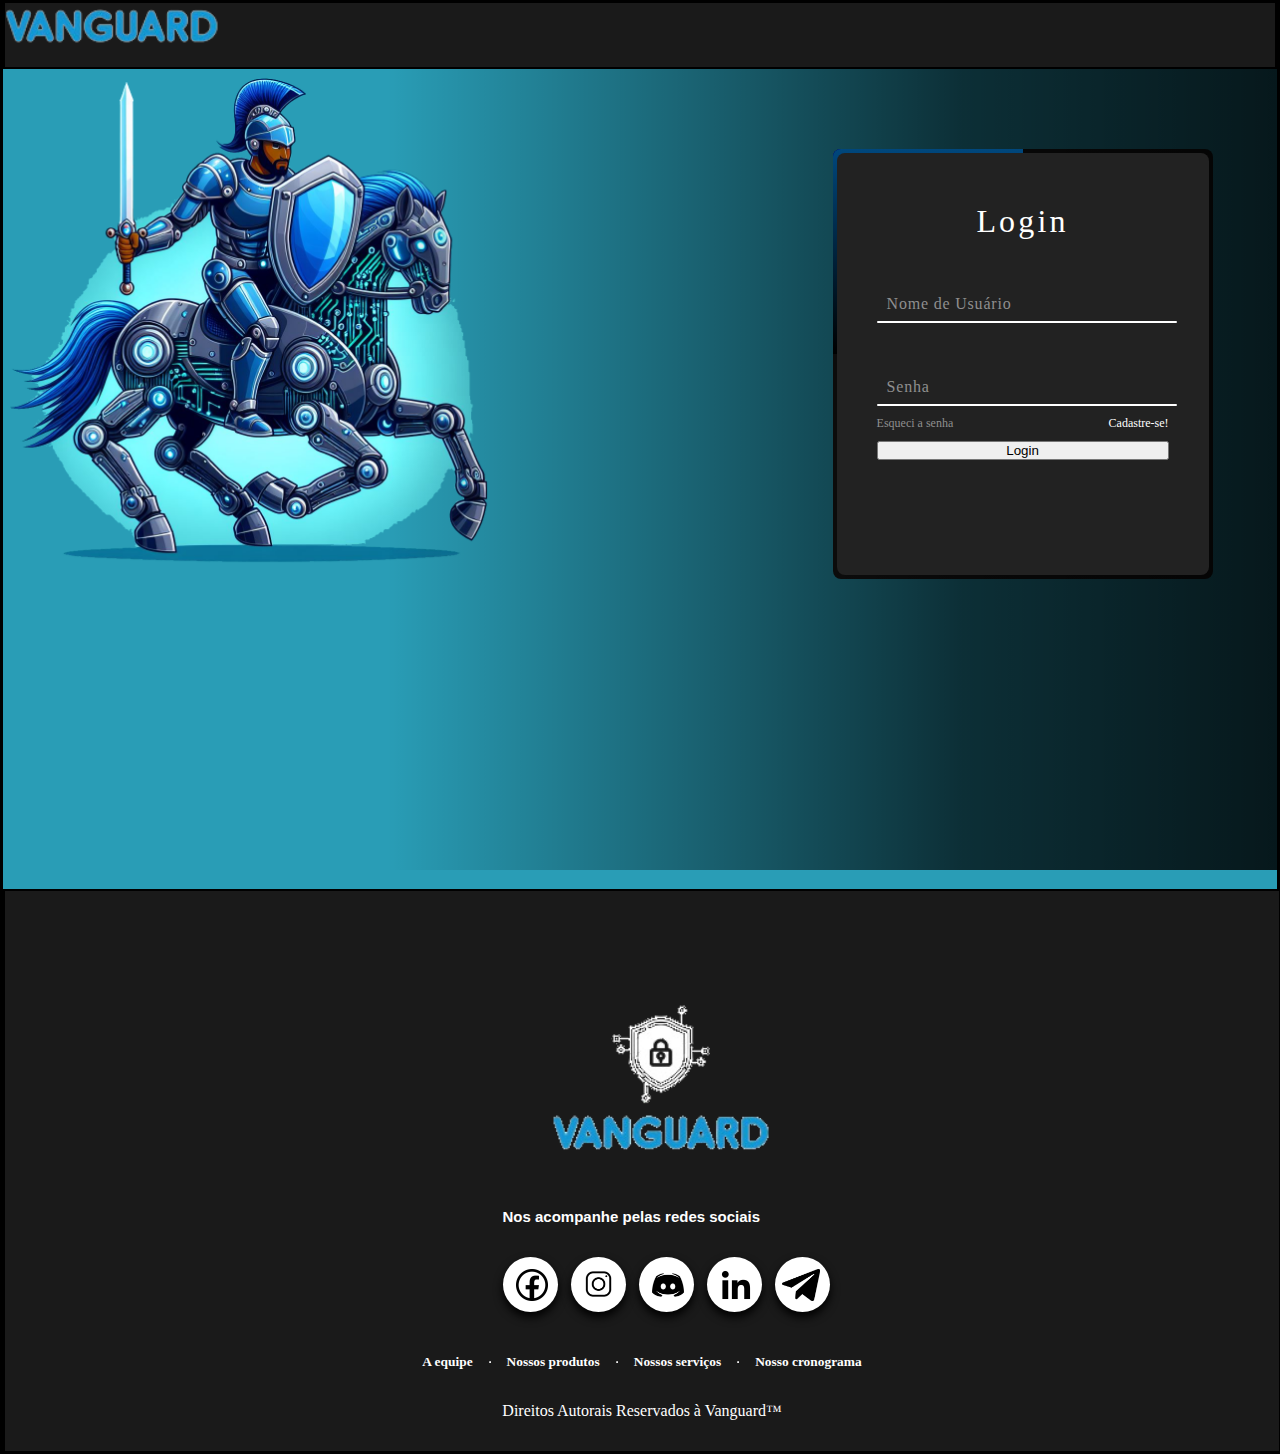
==== login.html @ 4809f145 "Add files via upload" ====
<!DOCTYPE html>
<html lang="pt-br">

<head>
    <meta charset="UTF-8">
    <meta name="viewport" content="width=device-width, initial-scale=1.0">
    <link rel="stylesheet" href="src/css/index.css">
    <link rel="stylesheet" href="src/css/fonte.css">
    <link rel="stylesheet" href="src/css/style-login.css">
    <link rel="stylesheet" href="src/css/responsivo-login.css">
    <link href="https://fonts.cdnfonts.com/css/milestone-one" rel="stylesheet">
    <link href="https://fonts.cdnfonts.com/css/codygoon" rel="stylesheet">
    <title>Login | Vanguard</title>
    <link rel="shortcut icon" href="src/imagem/icones/escudo.png" type="image/x-icon">
</head>

<body>
    <header class="cabecalho">
        <img class="logo" src="src/imagem/logos/VanguardLogo - titulo.png" alt="titulo da Vanguard">
    </header>
    <main class="home">
        <img class="imagem-fundo" src="src/imagem/teste/editado.png" alt="">


        <!--formulário-->

        <div class="box">
            <span class="borderLine"></span>
            <form class="formulario">

                <h1 class=" titulo">Login</h1>
                <div class="inputBox">
                    <input type="text" required="required">

                    <span>Nome de Usuário</span>
                    <i></i>
                </div>

                <div class="inputBox">
                    <input type="password" required="required">
                    <span>Senha</span>
                    <i></i>
                </div>

                <div class="links">

                    <a href="#">Esqueci a senha</a>
                    <a href="cadastro.html">Cadastre-se!</a>

                </div>
                <input type="submit" value="Login">
            </form>
        </div>
    </main>

    <footer class="roda-pe">
        <img src="src/imagem/logos/VanguardLogo-Escuro.png" alt="logo da Vanguard" class="logo">

        <h5 class="subtitulo">
            Nos acompanhe pelas redes sociais
        </h5>
        <div class="social_media">

            <a href="facebook link" id="facebook" title="Facebook" target="_blank"><img
                    src="src/imagem/icones/Facebook.png" alt="botão do perfil do facebook da Vanguard"></a>

            <a href="instagram link" id="instagram" title="Instagram" target="_blank"><img
                    src="src/imagem/icones/instagram.png" alt="botão do perfil do instagram da Vanguard"></a>

            <a href="discord" title="discord" id="discord" target="_blank"><img src="src/imagem/icones/discord.png"
                    alt="botão do chat do discord da Vanguard "></a>

            <a href="linkedin" title="linkedin" id="linkedin" target="_blank"><img src="src/imagem/icones/linkedin.png"
                    alt="botão do perfil do linkedin da Vanguard"></a>

            <a href="telegram" title="telegram" id="telegram" target="_blank"><img src="src/imagem/icones/telegram.png"
                    alt="botão do chat do telegram da Vanguard"></a>

        </div>
        <div class="opcoes">
            <div class="lista">
                <a href="equipe.html">
                    <h6>
                        A equipe
                    </h6>
                </a>
                <hr />
                <a href="produtos.html">
                    <h6>
                        Nossos produtos
                    </h6>
                </a>
                <hr />
                <a href="serviços.html">
                    <h6>Nossos serviços</h6>
                </a>
                <hr />
                <a href="cronograma.html">
                    <h6>
                        Nosso cronograma
                    </h6>
                </a>
            </div>
        </div>
        </div>
        <p id="copyright">
            Direitos Autorais Reservados à Vanguard&#8482;
        </p>
    </footer>

    <script src="https://www.google.com/recaptcha/enterprise.js?render=KEY_ID"></script>

</body>

</html>
---- src/css/index.css ----
* {
    margin: 0;
    padding: 0;
    box-sizing: border-box;
}
body {
    overflow-x: hidden;
    background: black;
    margin: 3px;
    flex: 1 1 100vw;
    flex-wrap: wrap;
}

ul {
    list-style: none;
}

a {
    text-decoration: none;
    color: inherit;
}

#OpenMenu, #CloseMenu {
    border: none;
    background: none;
    font-size: 30px;
    font-weight: bold;
    padding: 0px 5px 0px 5px;
    cursor: pointer;
    display: none;
}
---- src/css/fonte.css ----
@font-face {
    font-family: 'Voice In My Head', sans-serif;
    src: url('https://fonts.cdnfonts.com/css/milestone-one');
    src: url('https://fonts.cdnfonts.com/css/codygoon');
    
}
---- src/css/style-login.css ----
.cabecalho {
    display: flex;
    height: 4pc;
    margin: 2px;
    background: #1a1a1a;
    align-items: center;
}

.cabecalho .logo {
    height: 3pc;
    width: auto;
    margin-top: -1pc;
}

.home {
    display: flex;
    background: #299db6;
    height: 100%;
    min-height: calc(100vh - 80px);
}

.home::after {
    content: '';
    position: absolute;
    height: 89%;
    width: 100%;
    background: linear-gradient(270deg, rgba(0, 0, 0, .85), rgba(0, 0, 0, .7) 25%, transparent 70%);

}

.home .imagem-fundo {
    display: flex;
    width: 40%;
    height: 50%;
}

/*
formulário
*/

.home .box {
    position: relative;
    display: flex;
    margin-left: 20pc;
    margin-top: 5pc;
    width: 380px;
    height: 430px;
    background: #1a1a1a;
    border-radius: 8px;
    overflow: hidden;
}

.home .box::before {
    content: '';
    position: absolute;
    top: -50%;
    left: -50%;
    width: 380px;
    height: 420px;
    background: rgb(0, 0, 0);
    background: linear-gradient(0deg, rgba(0, 0, 0, 1) 0%, rgba(0, 145, 255) 100%);
    z-index: 1;
    transform-origin: bottom right;
    animation: animate 6s linear infinite;

}

.home .box::after {
    content: '';
    position: absolute;
    top: -50%;
    left: -50%;
    width: 380px;
    height: 420px;
    background: rgb(0, 0, 0);
    background: linear-gradient(0deg, rgba(0, 0, 0, 1) 0%, rgb(0, 145, 255) 100%);
    z-index: 1;
    transform-origin: bottom right;
    animation: animate 6s linear infinite;
    animation-delay: -3s;
}

.home .box .borderLine {
    position: absolute;
    top: 0;
    inset: 0;
}

.home .box .borderLine::before {
    content: '';
    position: absolute;
    top: -50%;
    left: -50%;
    width: 380px;
    height: 420px;
    background: rgb(0, 0, 0);
    background: linear-gradient(0deg, rgba(0, 0, 0, 1) 0%, rgba(8, 5, 245, 1) 100%);
    z-index: 1;
    transform-origin: bottom right;
    animation: animate 6s linear infinite;
    animation-delay: -1.5s;

}

.home .box .borderLine::after {

    content: '';
    position: absolute;
    top: -50%;
    left: -50%;
    width: 380px;
    height: 420px;
    background: rgb(0, 0, 0);
    background: linear-gradient(0deg, rgba(0, 0, 0, 1) 0%, rgba(8, 5, 245, 1) 100%);
    z-index: 1;
    transform-origin: bottom right;
    animation: animate 6s linear infinite;
    animation-delay: -4.5s;

}





@keyframes animate {
    0% {
        transform: rotate(0deg);
    }

    100% {
        transform: rotate(360deg);
    }

}


.home .box .formulario {
    display: flex;
    flex-direction: column;
    position: absolute;
    inset: 4px;
    background: #222;
    padding: 50px 40px;
    border-radius: 8px;
    z-index: 2;
}

.home .box .titulo {
    color: #fff;
    font-weight: 500;
    text-align: center;
    letter-spacing: 0.1em;
}

.home .box .formulario .inputBox {
    position: relative;
    width: 300px;
    margin-top: 35px;
}


.home .box .formulario .inputBox input {
    position: relative;
    width: 100%;
    padding: 20px 10px 10px;
    background: transparent;
    outline: none;
    border: none;
    box-shadow: none;
    color: #23242a;
    font-size: 1em;
    letter-spacing: 0.05em;
    transition: 0.5s;
    z-index: 10;
}


.home .box .formulario .inputBox span {
    position: absolute;
    left: 0;
    padding: 20px 10px 10px;
    pointer-events: none;
    color: #8f8f8f;
    font-size: 1em;
    letter-spacing: 0.05em;
    transition: 0.5s;
}

.home .box .formulario .inputBox input:valid~span,
.home .box .formulario .inputBox input:focus~span {
    color: #fff;
    font-size: 0.75em;
    transform: translateY(-34px);

}

.home .box .formulario .inputBox i {
    position: absolute;
    left: 0;
    bottom: 0;
    width: 100%;
    height: 2px;
    background: #fff;
    border-radius: 4px;
    overflow: hidden;
    transition: 0.5s;
    pointer-events: none;
}

.home .box .formulario .inputBox input:valid~i,
.home .box .formulario .inputBox input:valid~i {
    height: 44px;
}

.home .box .formulario .links {
    display: flex;
    justify-content: space-between;
}
.home .box .formulario .links a {
    margin: 10px 0;
    font-size: 0.75em;
    color: #8f8f8f;
    text-decoration: none;

}

.home .box .formulario .links a:hover,
.home .box .formulario .links a:nth-child(2) {
    color: #fff;
}

.home .formulario .inputBox input[type="submit"] {
    width: 100px;
    margin-top: 10px;
    border: none;
    outline: none;
    padding: 9px 15px;
    background: #fff;
    cursor: pointer;
    font-size: 0.9em;
    border-radius: 4px;
    font-weight: 600;
}

.home .box .formulario input[type="submit"]:active {
    opacity: 0.8;

}


.roda-pe {
    height: 35pc;
    padding: 3px;
    padding-bottom: 5pc;
    display: grid;
    color: #fff;
    margin: 2px;
    width: 100%;

    flex: 1 1 100vw;
    background-color: #1a1a1a;
}

.roda-pe .opcoes {
    display: flex;
    justify-content: center;
}



.roda-pe .opcoes .lista {
    display: flex;
    font-size: 20px;
    font-family: 'Codygoon';
    justify-content: center;
    text-align: center;
    align-items: center;

}

.roda-pe .opcoes .lista a {
    margin: 1pc;
    margin-bottom: 2pc;
    margin-top: 2pc;
}

.roda-pe .opcoes .lista a:hover {
    transform: translateY(-5px);
    transition: background-color 0.2s ease, transform 0.2s ease;
}

.roda-pe .logo {
    margin-left: 42%;
    margin-top: 4pc;
    width: 250px;
}



.roda-pe .social_media {
    display: flex;
    position: relative;
    align-items: center;
    margin-left: 38%;
}

.roda-pe .subtitulo {
    display: flex;
    margin-left: 39%;
    margin-bottom: 2pc;
    font-size: 15px;
    text-align: center;
    font-family: 'Codygoon', sans-serif;

}

.roda-pe .social_media a {
    position: relative;
    display: flex;
    margin-left: 13px;
    margin-bottom: 10px;
    justify-content: center;
    align-items: center;
    text-align: center;
    padding: 2px 2px 1px 5px;
    background-color: #fff;
    width: 55px;
    height: 55px;
    border-radius: 50%;
    box-shadow: 0 5px 10px rgb(0, 0, 0);
}

.roda-pe .social_media img {
    height: 2pc;

}

.roda-pe .social_media #telegram img {
    margin-right: 5px;

}

.roda-pe .social_media #facebook:hover {
    transform: scale(1.1);
    /*
    background: rgb(255, 255, 255);
    background: linear-gradient(31deg, rgba(255, 255, 255, 1) 0%, rgba(98, 223, 255, 1) 23%, rgba(0, 172, 255, 1) 44%, rgba(47, 128, 255, 1) 74%, rgba(81, 91, 255, 1) 100%);
    */
    background: rgb(64, 167, 255);
    background: linear-gradient(35deg, rgba(64, 167, 255, 1) 0%, rgba(0, 82, 255, 1) 100%);
}

.roda-pe .social_media #instagram:hover {
    transform: scale(1.1);
    background: rgb(255, 209, 0);
    background: linear-gradient(23deg, rgba(255, 209, 0, 1) 0%, rgba(255, 136, 0, 1) 22%, rgba(227, 4, 4, 1) 53%, rgba(185, 6, 178, 1) 78%);
}

.roda-pe .social_media #discord:hover {
    transform: scale(1.1);
    background: rgb(87, 81, 255);
    background: linear-gradient(35deg, rgba(87, 81, 255, 1) 0%, rgba(157, 95, 255, 1) 100%);
}

.roda-pe .social_media #linkedin:hover {
    transform: scale(1.1);
    background: rgb(32, 104, 255);
    background: linear-gradient(35deg, rgba(32, 104, 255, 1) 0%, rgba(69, 60, 255, 1) 100%);
}

.roda-pe .social_media #telegram:hover {
    transform: scale(1.1);
    background: rgb(64, 187, 255);
    background: linear-gradient(35deg, rgba(64, 187, 255, 1) 0%, rgba(0, 147, 255, 1) 100%);
}

/*
 Cores que variam de acordo com a rede social (sombra da imagem)
*/

.roda-pe .social_media #facebook:hover img {
    transform: scale(1.1);
    transition: 0.3s ease, transform 0.3s ease;
    filter: drop-shadow(3px 3px rgb(5, 98, 144));
}

.roda-pe .social_media #instagram:hover img {
    transform: scale(1.1);
    transition: 0.3s ease, transform 0.3s ease;
    filter: drop-shadow(3px 3px rgb(95, 32, 32));
}


.roda-pe .social_media #discord:hover img {
    transform: scale(1.1);
    transition: 0.3s ease, transform 0.3s ease;
    filter: drop-shadow(3px 3px rgb(57, 32, 95));
}

.roda-pe .social_media #linkedin:hover img {
    transform: scale(1.1);
    transition: 0.3s ease, transform 0.3s ease;
    filter: drop-shadow(3px 3px rgb(32, 36, 95));
}

.roda-pe .social_media #telegram:hover img {
    transform: scale(1.1);
    transition: 0.3s ease, transform 0.3s ease;
    filter: drop-shadow(3px 3px rgb(22, 68, 105));
}



.roda-pe #copyright {
    font-family: 'Codygoon';
    color: #fff;
    text-align: center;
}
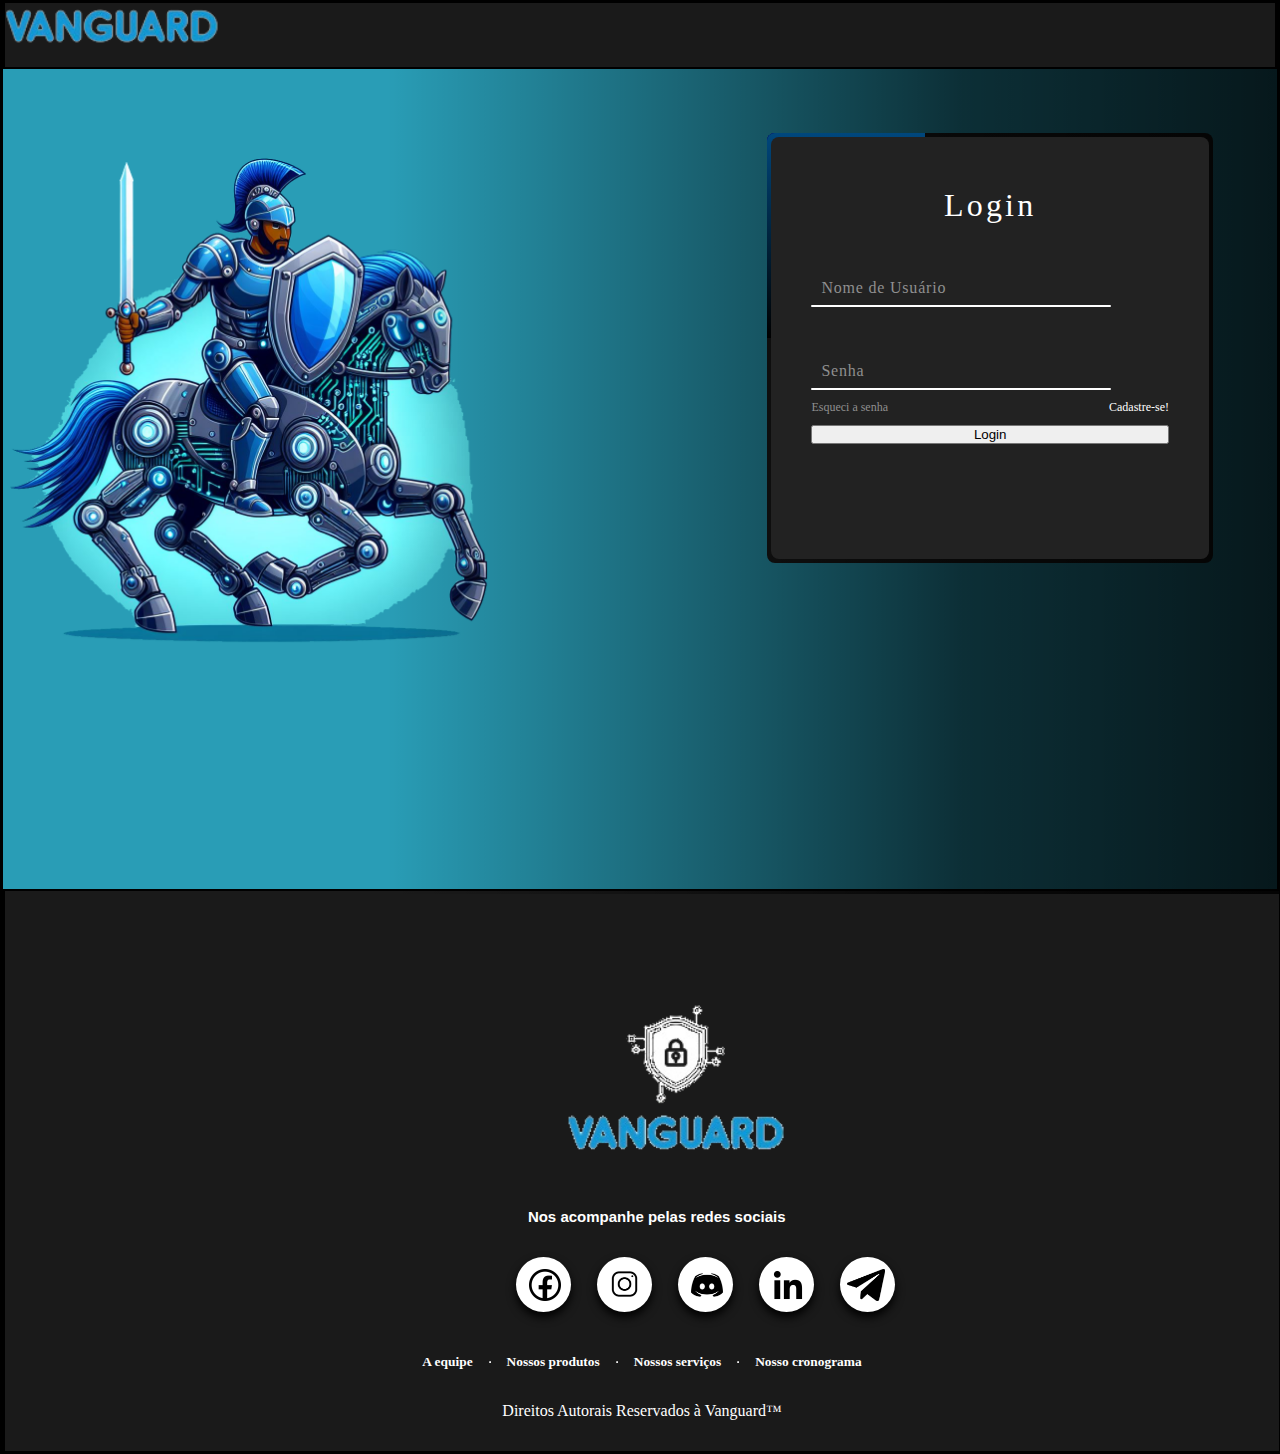
==== commit 39dc77db: "Add files via upload" ====
--- a/login.html
+++ b/login.html
@@ -64,7 +64,7 @@
             <a href="facebook link" id="facebook" title="Facebook" target="_blank"><img
                     src="src/imagem/icones/Facebook.png" alt="botão do perfil do facebook da Vanguard"></a>
 
-            <a href="instagram link" id="instagram" title="Instagram" target="_blank"><img
+            <a href="https://www.instagram.com/vanguard_security.oficial?igsh=MXJ3aHZwZzBkNW9hNA==" id="instagram" title="Instagram" target="_blank"><img
                     src="src/imagem/icones/instagram.png" alt="botão do perfil do instagram da Vanguard"></a>
 
             <a href="discord" title="discord" id="discord" target="_blank"><img src="src/imagem/icones/discord.png"
--- a/src/css/style-login.css
+++ b/src/css/style-login.css
@@ -22,7 +22,7 @@
 .home::after {
     content: '';
     position: absolute;
-    height: 89%;
+    height: 91.7%;
     width: 100%;
     background: linear-gradient(270deg, rgba(0, 0, 0, .85), rgba(0, 0, 0, .7) 25%, transparent 70%);
 
@@ -30,6 +30,7 @@
 
 .home .imagem-fundo {
     display: flex;
+    margin-top: 5pc;
     width: 40%;
     height: 50%;
 }
@@ -41,8 +42,8 @@
 .home .box {
     position: relative;
     display: flex;
-    margin-left: 20pc;
-    margin-top: 5pc;
+    margin-left: 26pc;
+    margin-top: 15pc;
     width: 380px;
     height: 430px;
     background: #1a1a1a;
@@ -291,7 +292,7 @@
 }
 
 .roda-pe .logo {
-    margin-left: 42%;
+    margin-left: 43.2%;
     margin-top: 4pc;
     width: 250px;
 }
@@ -307,7 +308,7 @@
 
 .roda-pe .subtitulo {
     display: flex;
-    margin-left: 39%;
+    margin-left: 41%;
     margin-bottom: 2pc;
     font-size: 15px;
     text-align: center;
@@ -318,7 +319,7 @@
 .roda-pe .social_media a {
     position: relative;
     display: flex;
-    margin-left: 13px;
+    margin-left: 26px;
     margin-bottom: 10px;
     justify-content: center;
     align-items: center;
--- a/src/css/responsivo-login.css
+++ b/src/css/responsivo-login.css
@@ -0,0 +1,80 @@
+@media only screen and (max-width: 717px) {
+    .home {
+        position: relative;
+        width: auto;
+        background: #329cb4;
+        height: 60pc;
+    }
+
+    .home::after {
+        content: '';
+        position: absolute;
+        height: 100%;
+        width: 100%;
+        background: none;
+        background: linear-gradient(360deg, rgba(0, 0, 0, .85), rgba(0, 0, 0, .7) 20%, transparent 70%);
+    }
+
+    .home .imagem-fundo {
+        height: 30pc;
+        justify-content: center;
+        align-items: center;
+        width: auto;
+    }
+
+    .home .box {
+        display: flex;
+        width: 380px;
+        height: 380px;
+        position: absolute;
+        margin-left: 11%;
+        margin-top: 110%;
+        align-items: center;
+        justify-content: center;
+
+    }
+
+    .roda-pe {
+        display: grid;
+        height: 40pc;
+        width: auto;
+        margin: auto;
+        padding: 6pc;
+        align-items: center;
+        text-align: center;
+        justify-content: center;
+    }
+
+    .roda-pe .logo {
+        margin-right: 80pc;
+
+    }
+
+    
+.roda-pe .opcoes .lista {
+    display: flex;
+    font-size: 15px;
+    font-family: 'Codygoon';
+    justify-content: center;
+    text-align: center;
+    align-items: center;
+
+}
+
+}
+
+
+@media only screen and (min-width: 800px) and (max-width: 1280px) {
+
+    .home .imagem-fundo{
+        align-items: center;
+        height: 10%;
+    }
+
+    .home .box{
+        width: 50%;
+        margin:4pc;
+        margin-left: 20%;
+    }
+
+}
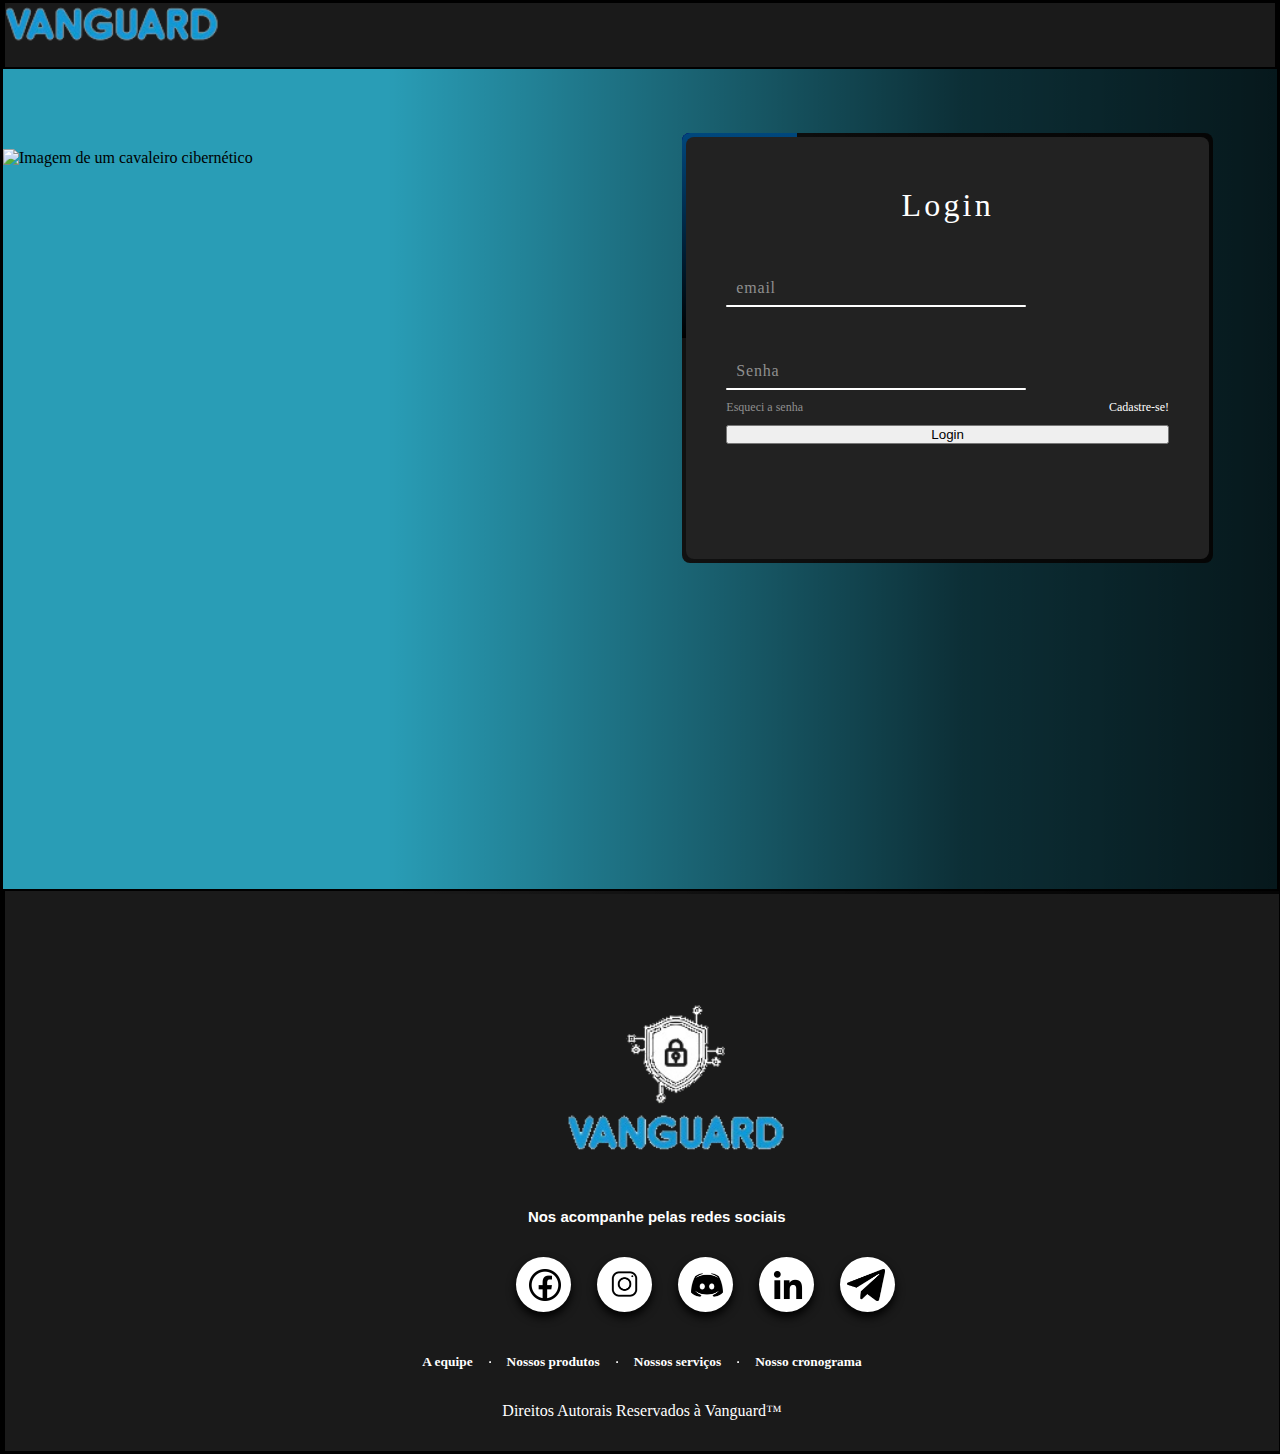
==== commit 5c0d4038: "26.08" ====
--- a/login.html
+++ b/login.html
@@ -10,34 +10,33 @@
     <link rel="stylesheet" href="src/css/responsivo-login.css">
     <link href="https://fonts.cdnfonts.com/css/milestone-one" rel="stylesheet">
     <link href="https://fonts.cdnfonts.com/css/codygoon" rel="stylesheet">
-    <title>Login | Vanguard</title>
+    <title>Vanguard | Login</title>
     <link rel="shortcut icon" href="src/imagem/icones/escudo.png" type="image/x-icon">
 </head>
 
 <body>
     <header class="cabecalho">
-        <img class="logo" src="src/imagem/logos/VanguardLogo - titulo.png" alt="titulo da Vanguard">
+       <a href="index.html"> <img class="logo" src="src/imagem/logos/VanguardLogo - titulo.png" alt="titulo da Vanguard"> </a>
     </header>
     <main class="home">
-        <img class="imagem-fundo" src="src/imagem/teste/editado.png" alt="">
+        <img class="imagem-fundo" src="src/imagem/logos/Soldado-login.png" alt="Imagem de um cavaleiro cibernético">
 
 
         <!--formulário-->
 
         <div class="box">
             <span class="borderLine"></span>
-            <form class="formulario">
+            <form action="src/php/login.php" class="formulario" method="post">
 
                 <h1 class=" titulo">Login</h1>
                 <div class="inputBox">
-                    <input type="text" required="required">
-
-                    <span>Nome de Usuário</span>
+                    <input type="text" id="email" name="email" required="required">
+                    <span>email</span>
                     <i></i>
                 </div>
 
                 <div class="inputBox">
-                    <input type="password" required="required">
+                    <input type="password" id="senha" name="senha" required="required">
                     <span>Senha</span>
                     <i></i>
                 </div>
@@ -64,7 +63,7 @@
             <a href="facebook link" id="facebook" title="Facebook" target="_blank"><img
                     src="src/imagem/icones/Facebook.png" alt="botão do perfil do facebook da Vanguard"></a>
 
-            <a href="https://www.instagram.com/vanguard_security.oficial?igsh=MXJ3aHZwZzBkNW9hNA==" id="instagram" title="Instagram" target="_blank"><img
+            <a href="instagram link" id="instagram" title="Instagram" target="_blank"><img
                     src="src/imagem/icones/instagram.png" alt="botão do perfil do instagram da Vanguard"></a>
 
             <a href="discord" title="discord" id="discord" target="_blank"><img src="src/imagem/icones/discord.png"
@@ -109,7 +108,7 @@
     </footer>
 
     <script src="https://www.google.com/recaptcha/enterprise.js?render=KEY_ID"></script>
-
+    <script src="src/js/aviso.js"></script>
 </body>
 
 </html>